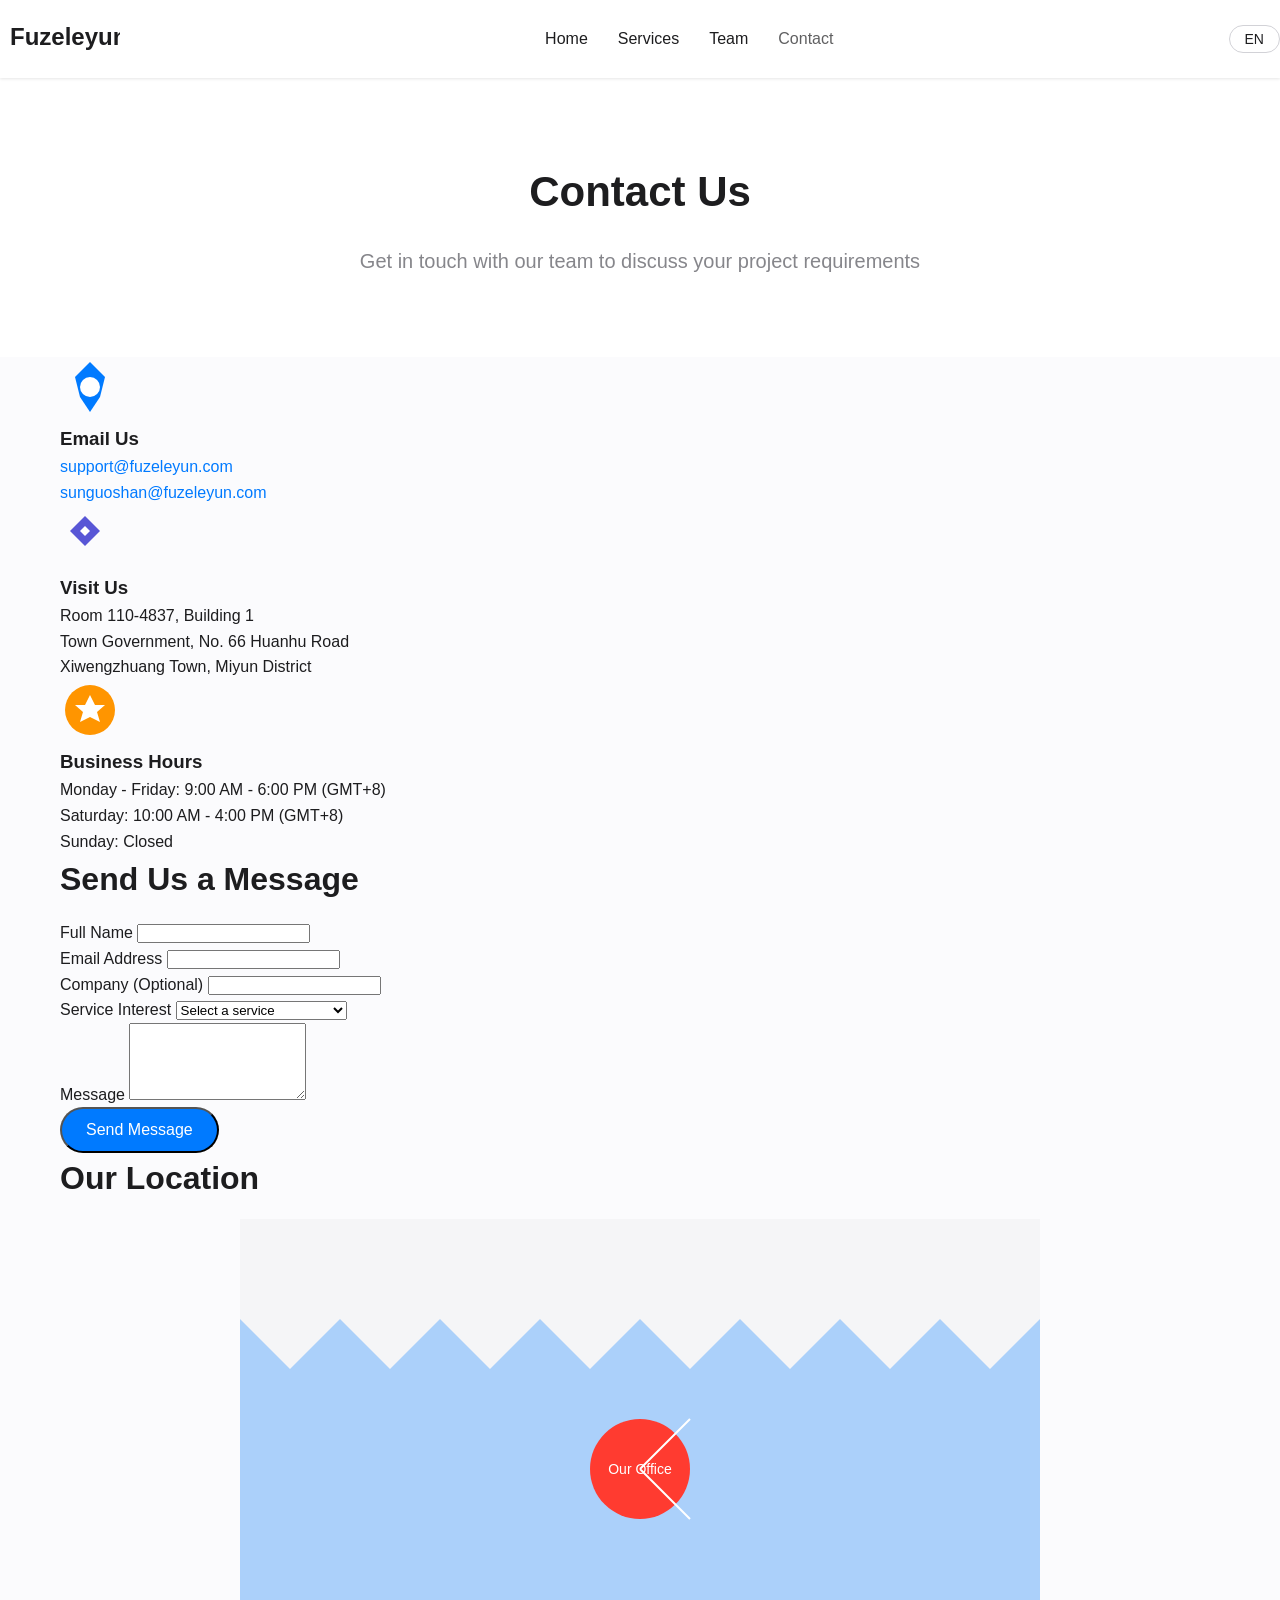
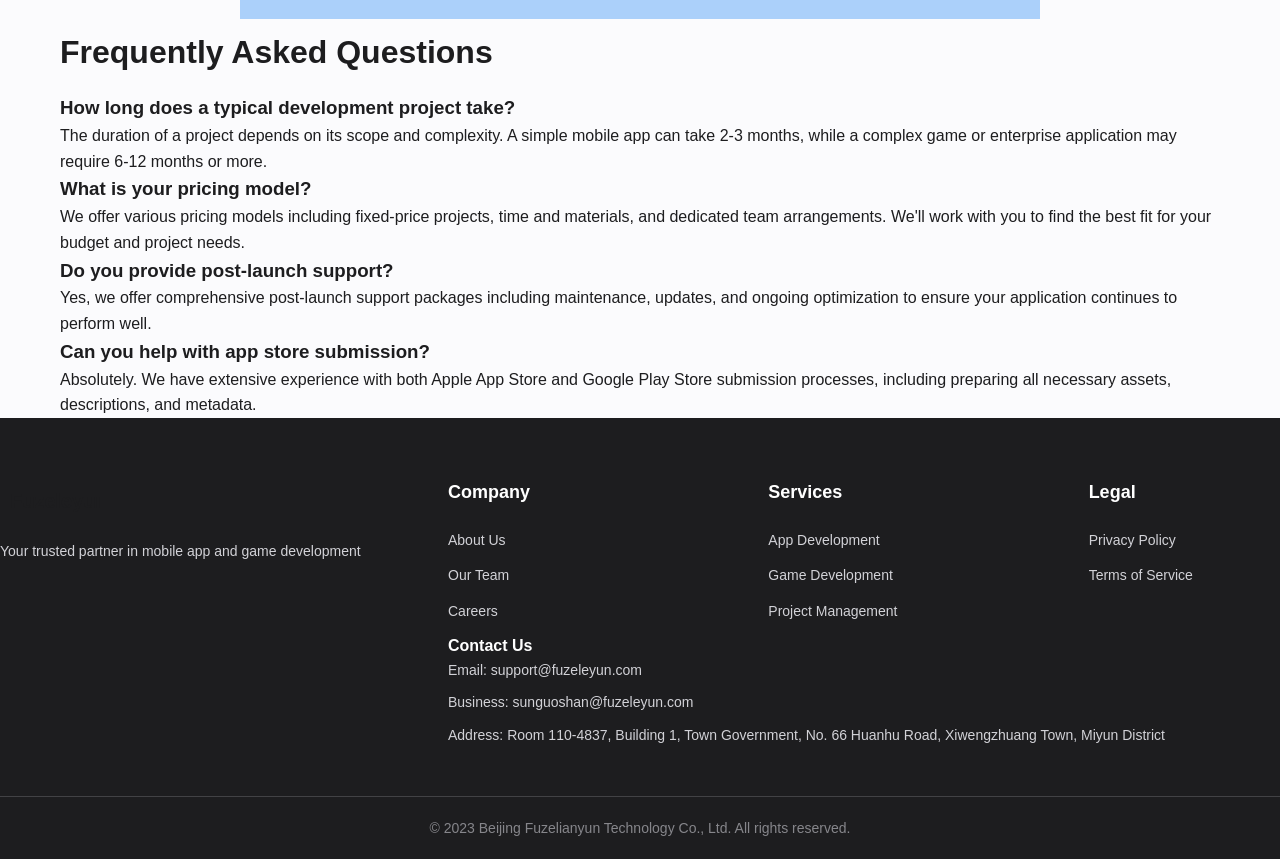
==== contact.html @ 1d9f06c8 "work1" ====
<!DOCTYPE html>
<html lang="en">
<head>
    <meta charset="UTF-8">
    <meta name="viewport" content="width=device-width, initial-scale=1.0">
    <meta name="description" content="Contact Fuzeleyun - Professional Mobile App and Game Development Services">
    <meta name="keywords" content="contact Fuzeleyun, app development inquiry, game development quote, mobile services consultation">
    <meta name="author" content="Beijing Fuzelianyun Technology Co., Ltd.">
    <title>Contact Us - Fuzeleyun</title>
    <link rel="stylesheet" href="css/styles.css">
    <link rel="canonical" href="https://fuzeleyun.com/contact.html">
    <!-- Structured Data -->
    <script type="application/ld+json">
    {
        "@context": "https://schema.org",
        "@type": "ContactPage",
        "name": "Contact Fuzeleyun",
        "url": "https://fuzeleyun.com/contact.html",
        "mainEntity": {
            "@type": "Organization",
            "name": "Beijing Fuzelianyun Technology Co., Ltd.",
            "contactPoint": {
                "@type": "ContactPoint",
                "telephone": "+86-10-12345678",
                "contactType": "customer service",
                "email": "support@fuzeleyun.com",
                "availableLanguage": ["English", "Chinese"]
            }
        }
    }
    </script>
</head>
<body>
    <!-- Header -->
    <header>
        <nav class="main-nav">
            <div class="logo">
                <svg width="120" height="40" viewBox="0 0 120 40">
                    <text x="10" y="30" font-family="Arial, sans-serif" font-size="24" font-weight="bold" fill="#1d1d1f">Fuzeleyun</text>
                </svg>
            </div>
            <ul class="nav-links">
                <li><a href="index.html">Home</a></li>
                <li><a href="services.html">Services</a></li>
                <li><a href="team.html">Team</a></li>
                <li><a href="contact.html" class="active">Contact</a></li>
            </ul>
            <div class="language-switch">
                <button class="lang-btn">EN</button>
            </div>
        </nav>
    </header>

    <!-- Page Header -->
    <section class="page-header">
        <div class="container">
            <h1>Contact Us</h1>
            <p>Get in touch with our team to discuss your project requirements</p>
        </div>
    </section>

    <!-- Contact Information -->
    <section class="contact-info-section">
        <div class="container">
            <div class="contact-info-grid">
                <div class="contact-method">
                    <div class="contact-icon">
                        <svg width="60" height="60" viewBox="0 0 60 60">
                            <path d="M30,5 L45,20 L40,40 L30,55 L20,40 L15,20 Z" fill="#007aff"/>
                            <circle cx="30" cy="30" r="10" fill="white"/>
                        </svg>
                    </div>
                    <h3>Email Us</h3>
                    <p><a href="mailto:support@fuzeleyun.com">support@fuzeleyun.com</a></p>
                    <p><a href="mailto:sunguoshan@fuzeleyun.com">sunguoshan@fuzeleyun.com</a></p>
                </div>

                <div class="contact-method">
                    <div class="contact-icon">
                        <svg width="60" height="60" viewBox="0 0 60 60">
                            <path d="M10,25 L25,10 L40,25 L25,40 Z" fill="#5856d6"/>
                            <path d="M25,20 L30,25 L25,30 L20,25 Z" fill="white"/>
                        </svg>
                    </div>
                    <h3>Visit Us</h3>
                    <p>Room 110-4837, Building 1</p>
                    <p>Town Government, No. 66 Huanhu Road</p>
                    <p>Xiwengzhuang Town, Miyun District</p>
                </div>

                <div class="contact-method">
                    <div class="contact-icon">
                        <svg width="60" height="60" viewBox="0 0 60 60">
                            <circle cx="30" cy="30" r="25" fill="#ff9500"/>
                            <path d="M30,15 L35,25 L45,25 L37,32 L40,42 L30,37 L20,42 L23,32 L15,25 L25,25 Z" fill="white"/>
                        </svg>
                    </div>
                    <h3>Business Hours</h3>
                    <p>Monday - Friday: 9:00 AM - 6:00 PM (GMT+8)</p>
                    <p>Saturday: 10:00 AM - 4:00 PM (GMT+8)</p>
                    <p>Sunday: Closed</p>
                </div>
            </div>
        </div>
    </section>

    <!-- Contact Form -->
    <section class="contact-form-section">
        <div class="container">
            <h2>Send Us a Message</h2>
            <form id="contact-form" class="contact-form">
                <div class="form-group">
                    <label for="name">Full Name</label>
                    <input type="text" id="name" name="name" required>
                </div>
                <div class="form-group">
                    <label for="email">Email Address</label>
                    <input type="email" id="email" name="email" required>
                </div>
                <div class="form-group">
                    <label for="company">Company (Optional)</label>
                    <input type="text" id="company" name="company">
                </div>
                <div class="form-group">
                    <label for="service">Service Interest</label>
                    <select id="service" name="service" required>
                        <option value="" disabled selected>Select a service</option>
                        <option value="app-development">Mobile App Development</option>
                        <option value="game-development">Game Development</option>
                        <option value="project-operations">Project Operations</option>
                        <option value="self-developed">Self-Developed Projects</option>
                        <option value="consultation">Consultation</option>
                    </select>
                </div>
                <div class="form-group">
                    <label for="message">Message</label>
                    <textarea id="message" name="message" rows="5" required></textarea>
                </div>
                <div class="form-group">
                    <button type="submit" class="btn primary">Send Message</button>
                </div>
            </form>
        </div>
    </section>

    <!-- Map Section -->
    <section class="map-section">
        <div class="container">
            <h2>Our Location</h2>
            <div class="map-placeholder">
                <svg width="100%" height="400" viewBox="0 0 800 400">
                    <rect width="800" height="400" fill="#f5f5f7"/>
                    <path d="M400,100 L450,150 L500,100 L550,150 L600,100 L650,150 L700,100 L750,150 L800,100 L800,400 L0,400 L0,100 L50,150 L100,100 L150,150 L200,100 L250,150 L300,100 L350,150 L400,100" fill="#007aff" opacity="0.3"/>
                    <circle cx="400" cy="250" r="50" fill="#ff3b30"/>
                    <text x="400" y="255" text-anchor="middle" font-family="Arial" font-size="14" fill="white">Our Office</text>
                    <path d="M400,250 L450,200 M400,250 L450,300" stroke="#ffffff" stroke-width="2"/>
                </svg>
            </div>
        </div>
    </section>

    <!-- FAQ Section -->
    <section class="faq-section">
        <div class="container">
            <h2>Frequently Asked Questions</h2>
            <div class="faq-list">
                <div class="faq-item">
                    <h3>How long does a typical development project take?</h3>
                    <p>The duration of a project depends on its scope and complexity. A simple mobile app can take 2-3 months, while a complex game or enterprise application may require 6-12 months or more.</p>
                </div>
                <div class="faq-item">
                    <h3>What is your pricing model?</h3>
                    <p>We offer various pricing models including fixed-price projects, time and materials, and dedicated team arrangements. We'll work with you to find the best fit for your budget and project needs.</p>
                </div>
                <div class="faq-item">
                    <h3>Do you provide post-launch support?</h3>
                    <p>Yes, we offer comprehensive post-launch support packages including maintenance, updates, and ongoing optimization to ensure your application continues to perform well.</p>
                </div>
                <div class="faq-item">
                    <h3>Can you help with app store submission?</h3>
                    <p>Absolutely. We have extensive experience with both Apple App Store and Google Play Store submission processes, including preparing all necessary assets, descriptions, and metadata.</p>
                </div>
            </div>
        </div>
    </section>

    <!-- Footer -->
    <footer>
        <div class="footer-content">
            <div class="footer-logo">
                <svg width="100" height="40" viewBox="0 0 100 40">
                    <text x="10" y="30" font-family="Arial, sans-serif" font-size="20" font-weight="bold" fill="#1d1d1f">Fuzeleyun</text>
                </svg>
                <p>Your trusted partner in mobile app and game development</p>
            </div>
            <div class="footer-links">
                <div class="link-group">
                    <h4>Company</h4>
                    <ul>
                        <li><a href="about.html">About Us</a></li>
                        <li><a href="team.html">Our Team</a></li>
                        <li><a href="careers.html">Careers</a></li>
                    </ul>
                </div>
                <div class="link-group">
                    <h4>Services</h4>
                    <ul>
                        <li><a href="services.html">App Development</a></li>
                        <li><a href="services.html">Game Development</a></li>
                        <li><a href="services.html">Project Management</a></li>
                    </ul>
                </div>
                <div class="link-group">
                    <h4>Legal</h4>
                    <ul>
                        <li><a href="privacy.html">Privacy Policy</a></li>
                        <li><a href="terms.html">Terms of Service</a></li>
                    </ul>
                </div>
                <div class="contact-info">
                    <h4>Contact Us</h4>
                    <p>Email: support@fuzeleyun.com</p>
                    <p>Business: sunguoshan@fuzeleyun.com</p>
                    <p>Address: Room 110-4837, Building 1, Town Government, No. 66 Huanhu Road, Xiwengzhuang Town, Miyun District</p>
                </div>
            </div>
        </div>
        <div class="footer-bottom">
            <p>&copy; 2023 Beijing Fuzelianyun Technology Co., Ltd. All rights reserved.</p>
        </div>
    </footer>

    <script src="js/main.js"></script>
</body>
</html>
---- css/styles.css ----
/* Reset and Base Styles */
* {
    margin: 0;
    padding: 0;
    box-sizing: border-box;
}

:root {
    --primary-color: #007aff;
    --secondary-color: #5856d6;
    --accent-color: #ff9500;
    --text-color: #1d1d1f;
    --light-text: #86868b;
    --background-color: #fbfbfd;
    --card-background: #ffffff;
    --border-color: #d2d2d7;
    --hover-color: #0071e3;
}

body {
    font-family: -apple-system, BlinkMacSystemFont, "Segoe UI", Roboto, Helvetica, Arial, sans-serif;
    line-height: 1.6;
    color: var(--text-color);
    background-color: var(--background-color);
}

a {
    text-decoration: none;
    color: var(--primary-color);
    transition: color 0.3s ease;
}

a:hover {
    color: var(--hover-color);
}

.container {
    width: 100%;
    max-width: 1200px;
    margin: 0 auto;
    padding: 0 20px;
}

/* Header Styles */
header {
    background-color: var(--card-background);
    box-shadow: 0 1px 3px rgba(0, 0, 0, 0.1);
    position: sticky;
    top: 0;
    z-index: 100;
}

.main-nav {
    display: flex;
    justify-content: space-between;
    align-items: center;
    padding: 15px 0;
}

.nav-links {
    display: flex;
    list-style: none;
}

.nav-links li {
    margin-left: 30px;
}

.nav-links a {
    font-size: 16px;
    font-weight: 500;
    color: var(--text-color);
    transition: opacity 0.3s ease;
}

.nav-links a:hover, .nav-links a.active {
    opacity: 0.7;
}

.lang-btn {
    background-color: transparent;
    border: 1px solid var(--border-color);
    border-radius: 20px;
    padding: 5px 15px;
    font-size: 14px;
    color: var(--text-color);
    cursor: pointer;
    transition: all 0.3s ease;
}

.lang-btn:hover {
    background-color: var(--background-color);
}

/* Hero Section */
.hero {
    padding: 80px 0;
    display: flex;
    align-items: center;
    justify-content: space-between;
}

.hero-content {
    width: 50%;
}

.hero h1 {
    font-size: 48px;
    font-weight: 600;
    line-height: 1.2;
    margin-bottom: 20px;
}

.hero p {
    font-size: 20px;
    color: var(--light-text);
    margin-bottom: 30px;
}

.hero-subtitle {
    font-size: 22px;
    color: var(--light-text);
    margin-bottom: 30px;
    line-height: 1.6;
    max-width: 600px;
}

.cta-buttons {
    display: flex;
    gap: 15px;
}

.btn {
    display: inline-block;
    padding: 12px 24px;
    border-radius: 30px;
    font-weight: 500;
    font-size: 16px;
    transition: all 0.3s ease;
}

.btn.primary {
    background-color: var(--primary-color);
    color: white;
}

.btn.primary:hover {
    background-color: var(--hover-color);
}

.btn.secondary {
    background-color: transparent;
    color: var(--primary-color);
    border: 1px solid var(--primary-color);
}

.btn.secondary:hover {
    background-color: var(--primary-color);
    color: white;
}

.hero-image {
    width: 45%;
}

/* Services Overview */
.services-overview {
    padding: 80px 0;
    background-color: var(--card-background);
}

.services-overview .container {
    max-width: 1200px;
}

.services-overview h2 {
    font-size: 36px;
    font-weight: 600;
    text-align: center;
    margin-bottom: 50px;
}

.services-grid {
    display: grid;
    grid-template-columns: repeat(3, 1fr);
    gap: 30px;
}

.service-card {
    background-color: var(--background-color);
    border-radius: 12px;
    padding: 30px;
    text-align: center;
    transition: transform 0.3s ease;
}

.service-card:hover {
    transform: translateY(-5px);
}

.service-icon {
    margin-bottom: 20px;
}

.service-card h3 {
    font-size: 22px;
    font-weight: 600;
    margin-bottom: 15px;
}

.service-card p {
    color: var(--light-text);
    font-size: 16px;
}

/* Statistics Section */
.statistics-section {
    padding: 60px 0;
    background-color: var(--card-background);
    text-align: center;
}

.statistics-grid {
    display: grid;
    grid-template-columns: repeat(4, 1fr);
    gap: 30px;
    max-width: 1000px;
    margin: 0 auto;
}

.statistic-card {
    padding: 30px 20px;
    background-color: var(--background-color);
    border-radius: 12px;
    box-shadow: 0 2px 8px rgba(0, 0, 0, 0.1);
    transition: transform 0.3s ease, box-shadow 0.3s ease;
}

.statistic-card:hover {
    transform: translateY(-5px);
    box-shadow: 0 4px 15px rgba(0, 0, 0, 0.15);
}

.statistic-number {
    font-size: 48px;
    font-weight: 700;
    color: var(--primary-color);
    margin-bottom: 10px;
    line-height: 1;
}

.statistic-label {
    font-size: 16px;
    color: var(--text-color);
    font-weight: 500;
    line-height: 1.4;
}

/* Services Detail Section */
.services-detail {
    padding: 80px 0;
}

.service-detail-card {
    background-color: var(--card-background);
    border-radius: 16px;
    padding: 40px;
    margin-bottom: 40px;
    box-shadow: 0 2px 15px rgba(0, 0, 0, 0.1);
    transition: transform 0.3s ease;
}

.service-detail-card:hover {
    transform: translateY(-3px);
}

.service-header {
    text-align: center;
    margin-bottom: 30px;
}

.service-icon-large {
    margin-bottom: 20px;
}

.service-icon-large svg {
    width: 80px;
    height: 80px;
}

h2 {
    font-size: 32px;
    font-weight: 600;
    margin-bottom: 15px;
    color: var(--text-color);
}

.service-description {
    font-size: 18px;
    color: var(--light-text);
    line-height: 1.6;
    margin: 0 auto;
    max-width: 600px;
}

.service-content {
    display: flex;
    justify-content: space-between;
    gap: 40px;
}

.service-features,
.service-benefits {
    flex: 1;
}

.service-features h3,
.service-benefits h3 {
    font-size: 22px;
    font-weight: 600;
    margin-bottom: 20px;
    color: var(--text-color);
}

.service-features ul,
.service-benefits ul {
    list-style: none;
    padding-left: 0;
}

.service-features li,
.service-benefits li {
    margin-bottom: 12px;
    padding-left: 25px;
    position: relative;
    line-height: 1.6;
    font-size: 16px;
}

.service-features li::before,
.service-benefits li::before {
    content: "✓";
    position: absolute;
    left: 0;
    top: 0;
    color: var(--primary-color);
    font-weight: bold;
    font-size: 18px;
}

/* Process Section */
.process-section {
    padding: 80px 0;
    background-color: var(--background-color);
    text-align: center;
}

.process-section h2 {
    font-size: 36px;
    font-weight: 600;
    margin-bottom: 50px;
}

.process-steps {
    display: flex;
    justify-content: space-between;
    max-width: 900px;
    margin: 0 auto;
}

.process-step {
    text-align: center;
    flex: 1;
    padding: 0 15px;
}

.step-number {
    width: 50px;
    height: 50px;
    background-color: var(--primary-color);
    color: white;
    border-radius: 50%;
    display: flex;
    align-items: center;
    justify-content: center;
    font-size: 20px;
    font-weight: 600;
    margin: 0 auto 20px;
}

.process-step h3 {
    font-size: 20px;
    font-weight: 600;
    margin-bottom: 15px;
}

.process-step p {
    font-size: 16px;
    color: var(--light-text);
    line-height: 1.6;
}

/* CTA Section */
.cta-section {
    padding: 80px 0;
    text-align: center;
    background: linear-gradient(135deg, var(--primary-color), var(--secondary-color));
    color: white;
}

.cta-section h2 {
    font-size: 36px;
    font-weight: 600;
    margin-bottom: 20px;
}

.cta-section p {
    font-size: 18px;
    margin-bottom: 30px;
    max-width: 600px;
    margin-left: auto;
    margin-right: auto;
    opacity: 0.9;
}

.cta-section .btn.primary {
    background-color: white;
    color: var(--primary-color);
}

.cta-section .btn.primary:hover {
    background-color: var(--background-color);
    transform: scale(1.05);
}

/* Page Header */
.page-header {
    padding: 80px 0;
    text-align: center;
    background-color: var(--card-background);
}

.page-header h1 {
    font-size: 42px;
    font-weight: 600;
    margin-bottom: 20px;
    color: var(--text-color);
}

.page-header p {
    font-size: 20px;
    color: var(--light-text);
    max-width: 700px;
    margin: 0 auto;
    line-height: 1.6;
}

/* Footer Styles */
footer {
    background-color: var(--text-color);
    color: white;
    padding: 60px 0 20px;
}

.footer-content {
    display: flex;
    justify-content: space-between;
    flex-wrap: wrap;
    margin-bottom: 40px;
}

.footer-logo {
    width: 30%;
}

.footer-logo p {
    margin-top: 15px;
    color: #d2d2d7;
    font-size: 14px;
}

.footer-links {
    width: 65%;
    display: flex;
    justify-content: space-between;
    flex-wrap: wrap;
}

.link-group {
    width: 23%;
}

.link-group h4 {
    font-size: 18px;
    font-weight: 600;
    margin-bottom: 20px;
}

.link-group ul {
    list-style: none;
}

.link-group ul li {
    margin-bottom: 10px;
}

.link-group ul li a {
    color: #d2d2d7;
    font-size: 14px;
}

.link-group ul li a:hover {
    color: white;
}

.contact-info p {
    color: #d2d2d7;
    font-size: 14px;
    margin-bottom: 10px;
}

.footer-bottom {
    text-align: center;
    padding-top: 20px;
    border-top: 1px solid #424245;
    font-size: 14px;
    color: #86868b;
}

/* Content Pages Styles */
.content {
    padding: 80px 0;
}

.privacy-content, .terms-content {
    max-width: 800px;
    margin: 0 auto;
    padding: 40px 20px;
    background-color: var(--card-background);
    border-radius: 12px;
    box-shadow: 0 2px 10px rgba(0, 0, 0, 0.1);
}

.privacy-content h1, .terms-content h1 {
    font-size: 36px;
    font-weight: 600;
    margin-bottom: 30px;
    text-align: center;
}

.privacy-content h2, .terms-content h2 {
    font-size: 28px;
    margin-bottom: 20px;
    margin-top: 30px;
}

.privacy-content p, .terms-content p {
    margin-bottom: 15px;
    line-height: 1.7;
}

.privacy-content ul, .terms-content ul {
    margin-left: 20px;
    margin-bottom: 20px;
}

.privacy-content li, .terms-content li {
    margin-bottom: 10px;
    line-height: 1.6;
}

/* Responsive Styles */
@media (max-width: 992px) {
    .hero {
        flex-direction: column;
        text-align: center;
    }
    
    .hero-content {
        width: 100%;
        margin-bottom: 40px;
    }
    
    .hero-image {
        width: 100%;
    }
    
    .why-features {
        flex-direction: column;
        align-items: center;
    }
    
    .feature {
        margin-bottom: 30px;
    }
    
    .statistics-grid {
        grid-template-columns: repeat(2, 1fr);
        gap: 20px;
    }
    
    .statistic-number {
        font-size: 36px;
    }
    
    .service-content {
        flex-direction: column;
        gap: 30px;
    }
    
    .process-steps {
        flex-direction: column;
        gap: 30px;
        max-width: 100%;
    }
    
    .process-step {
        padding: 0;
    }
}

@media (max-width: 768px) {
    .main-nav {
        flex-direction: column;
    }
    
    .nav-links {
        margin-top: 20px;
        flex-wrap: wrap;
        justify-content: center;
    }
    
    .nav-links li {
        margin: 0 15px 10px;
    }
    
    .hero h1 {
        font-size: 36px;
    }
    
    .hero p {
        font-size: 18px;
    }
    
    .services-grid {
        grid-template-columns: 1fr;
    }
    
    .footer-content {
        flex-direction: column;
    }
    
    .footer-logo, .footer-links {
        width: 100%;
    }
    
    .link-group {
        width: 100%;
        margin-bottom: 30px;
    }
    
    .statistics-grid {
        grid-template-columns: 1fr;
    }
    
    .page-header h1 {
        font-size: 32px;
    }
    
    .page-header p {
        font-size: 18px;
    }
    
    .service-detail-card {
        padding: 30px 20px;
    }
    
    h2 {
        font-size: 28px;
    }
    
    .service-description {
        font-size: 16px;
    }
    
    .statistic-number {
        font-size: 32px;
    }
}

/* Why Choose Us */
.why-choose-us {
    padding: 80px 0;
}

.why-choose-us .container {
    max-width: 1200px;
}

.why-content {
    text-align: center;
}

.why-content h2 {
    font-size: 36px;
    font-weight: 600;
    margin-bottom: 50px;
}
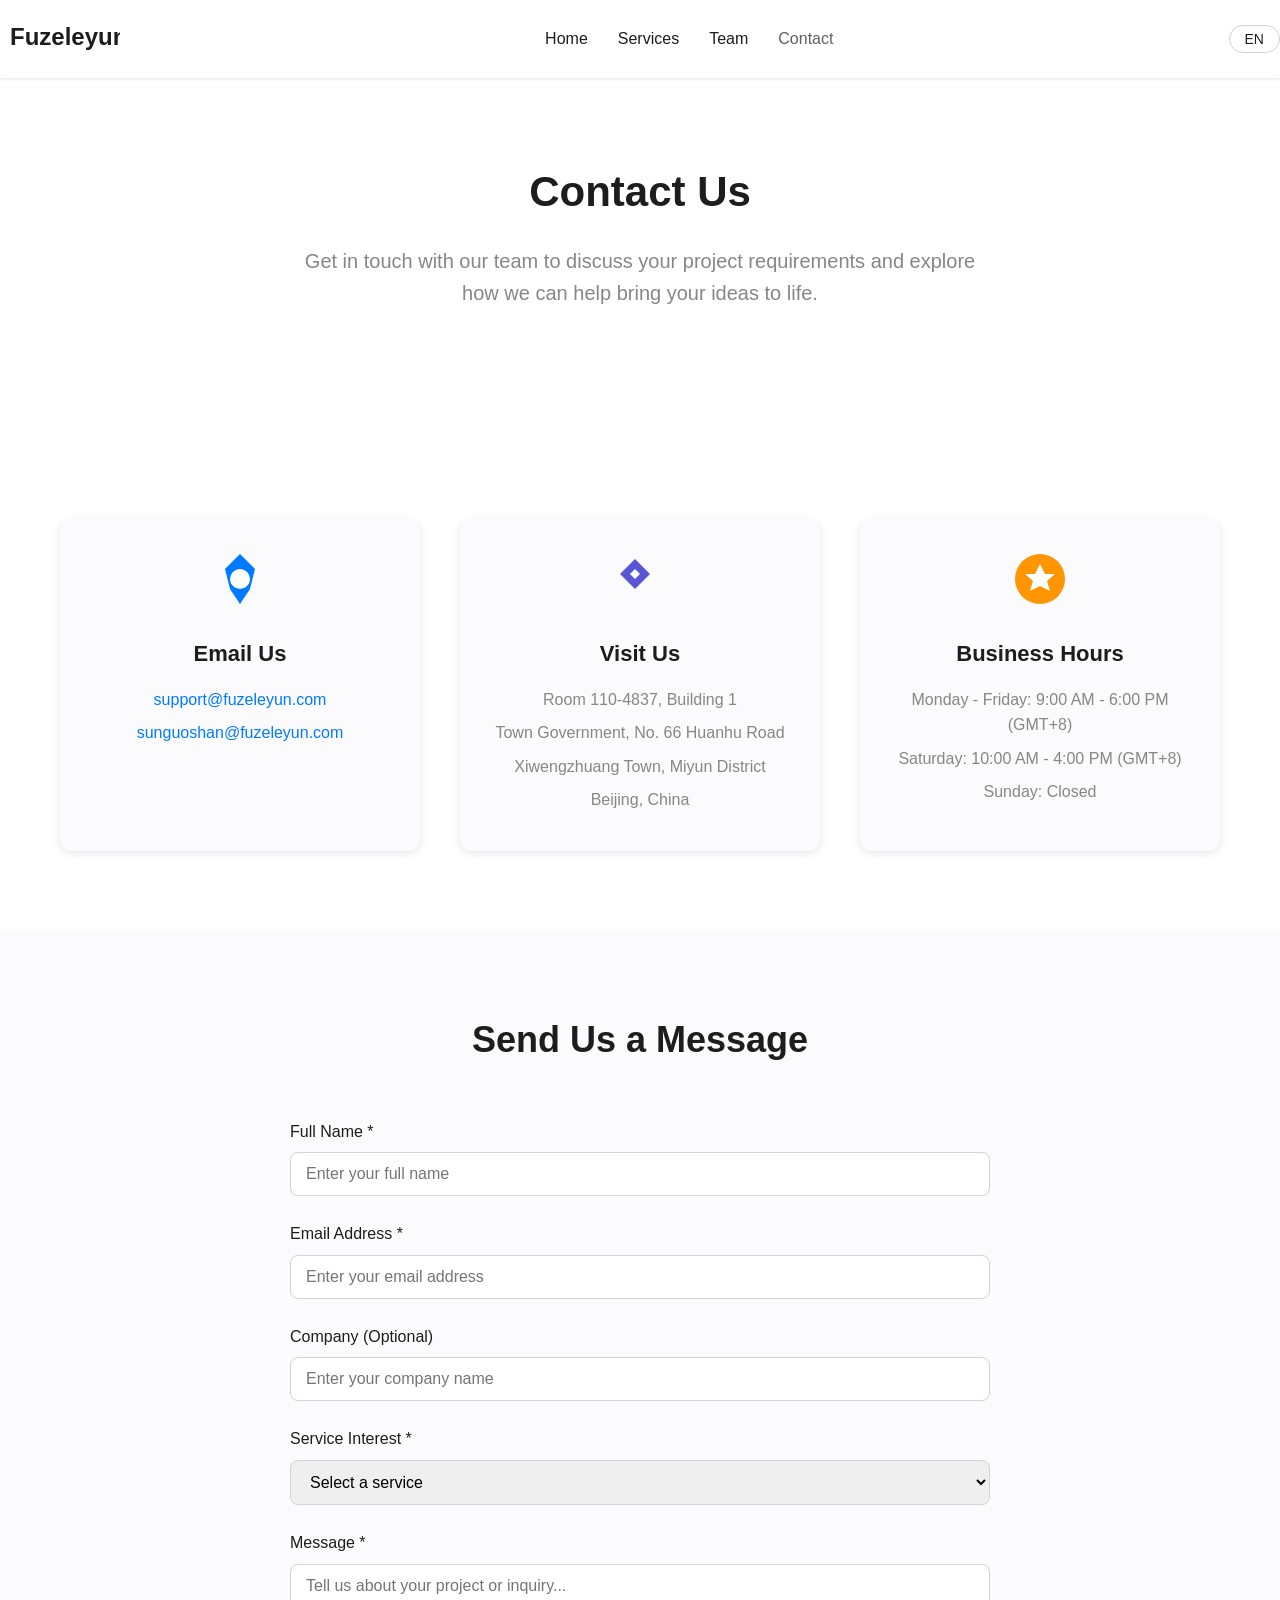
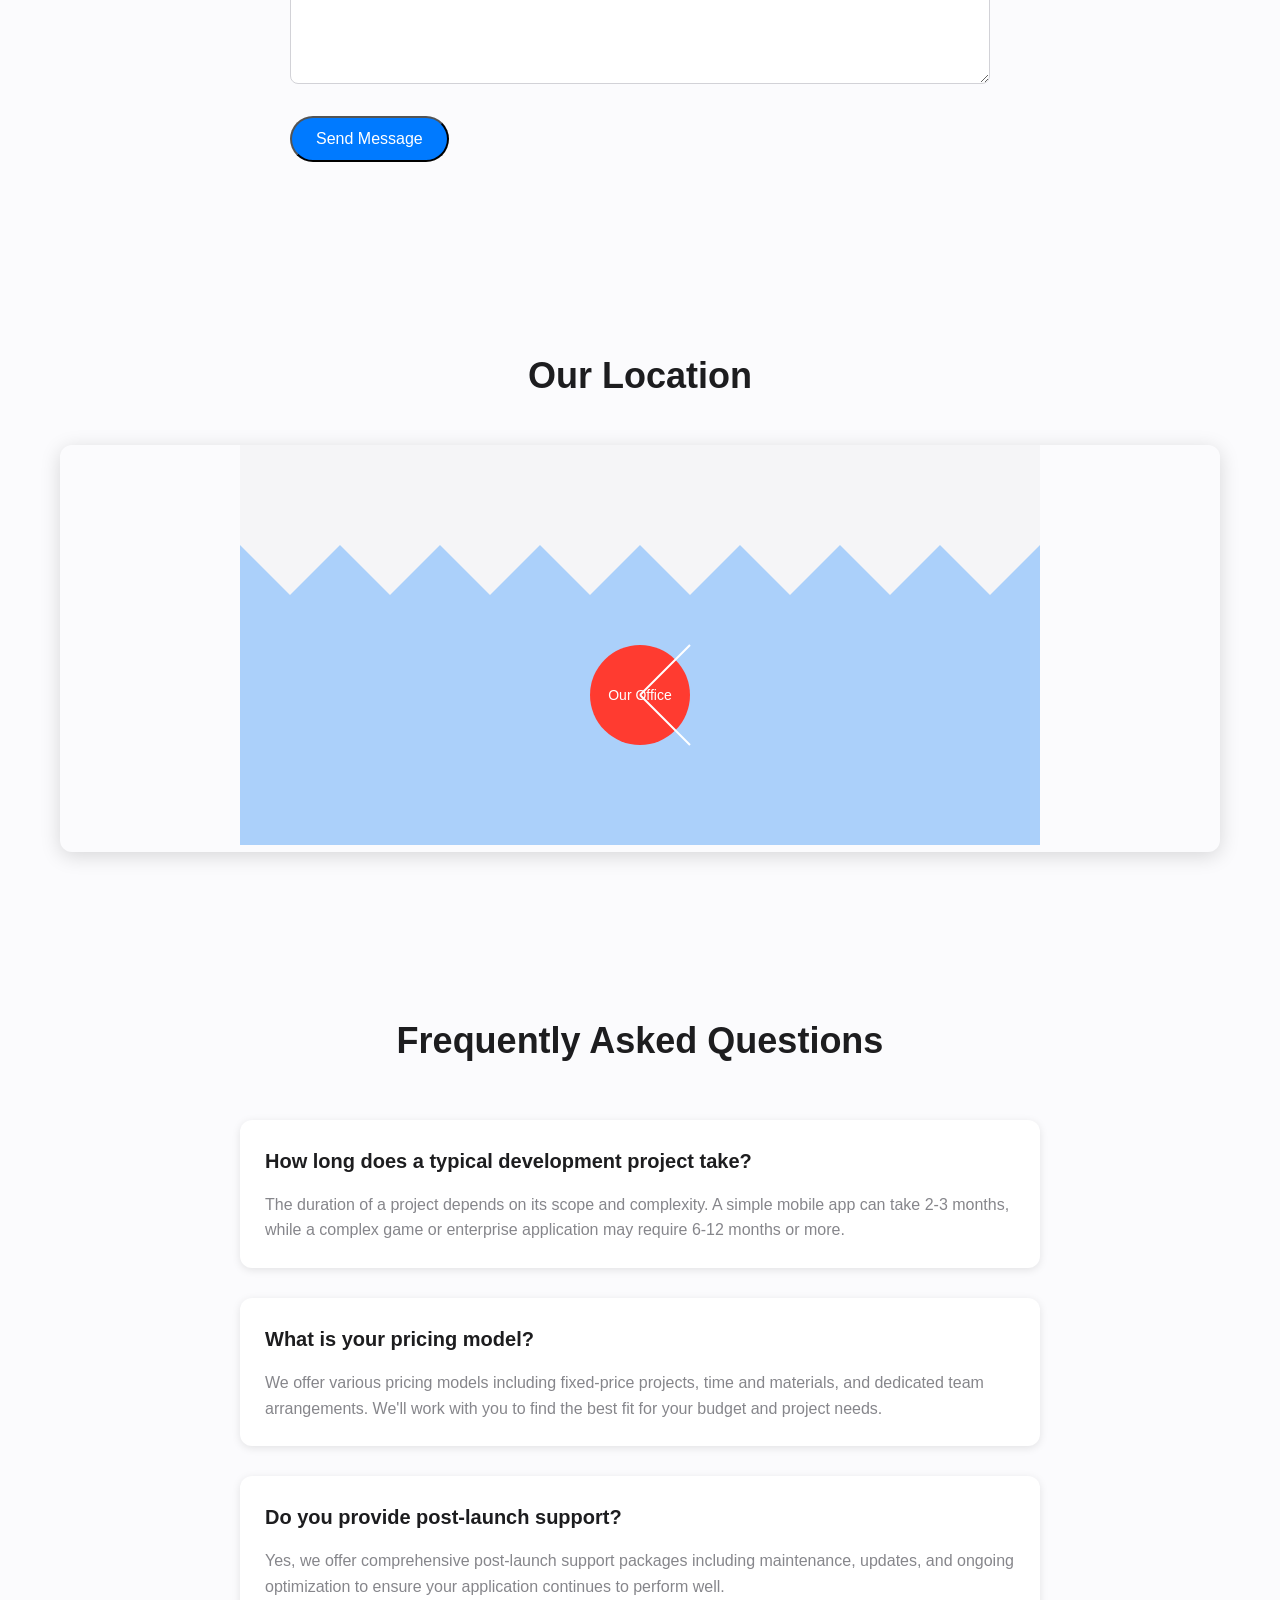
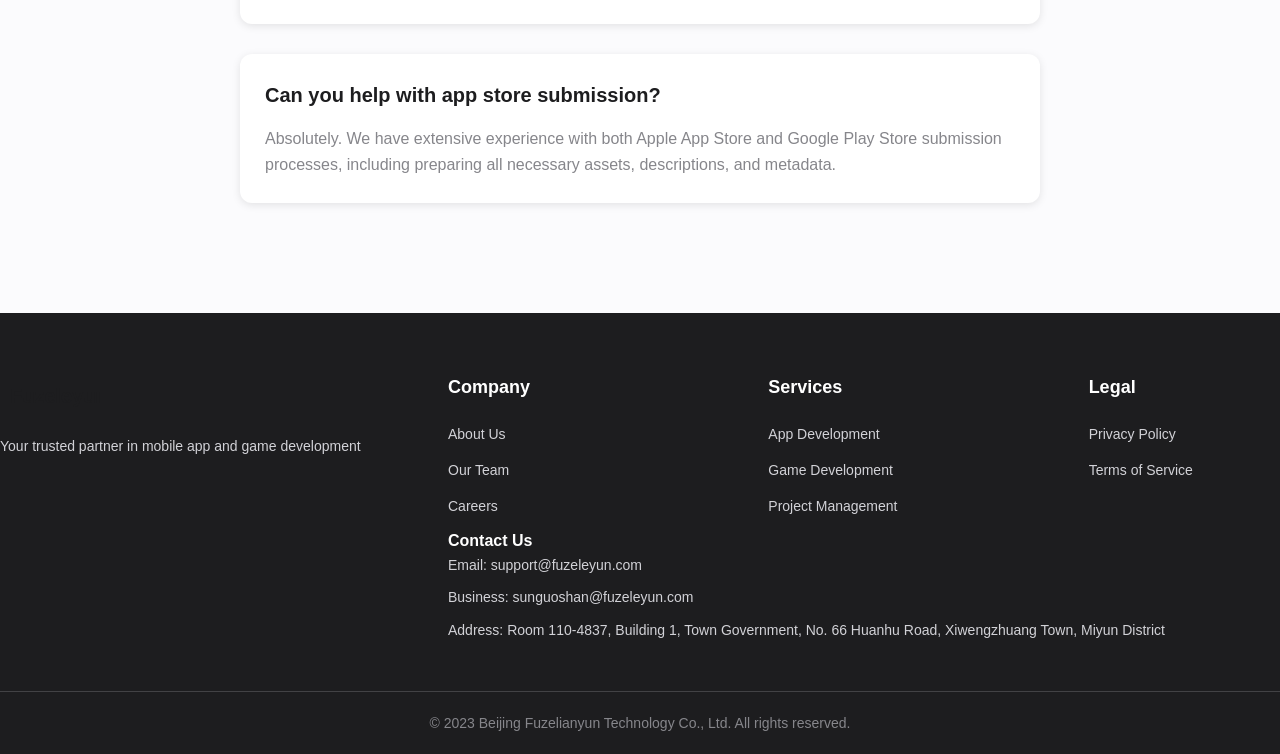
==== commit d00e55bb: "work1" ====
--- a/contact.html
+++ b/contact.html
@@ -55,7 +55,7 @@
     <section class="page-header">
         <div class="container">
             <h1>Contact Us</h1>
-            <p>Get in touch with our team to discuss your project requirements</p>
+            <p>Get in touch with our team to discuss your project requirements and explore how we can help bring your ideas to life.</p>
         </div>
     </section>
 
@@ -86,6 +86,7 @@
                     <p>Room 110-4837, Building 1</p>
                     <p>Town Government, No. 66 Huanhu Road</p>
                     <p>Xiwengzhuang Town, Miyun District</p>
+                    <p>Beijing, China</p>
                 </div>
 
                 <div class="contact-method">
@@ -110,19 +111,19 @@
             <h2>Send Us a Message</h2>
             <form id="contact-form" class="contact-form">
                 <div class="form-group">
-                    <label for="name">Full Name</label>
-                    <input type="text" id="name" name="name" required>
-                </div>
-                <div class="form-group">
-                    <label for="email">Email Address</label>
-                    <input type="email" id="email" name="email" required>
+                    <label for="name">Full Name *</label>
+                    <input type="text" id="name" name="name" required placeholder="Enter your full name">
+                </div>
+                <div class="form-group">
+                    <label for="email">Email Address *</label>
+                    <input type="email" id="email" name="email" required placeholder="Enter your email address">
                 </div>
                 <div class="form-group">
                     <label for="company">Company (Optional)</label>
-                    <input type="text" id="company" name="company">
-                </div>
-                <div class="form-group">
-                    <label for="service">Service Interest</label>
+                    <input type="text" id="company" name="company" placeholder="Enter your company name">
+                </div>
+                <div class="form-group">
+                    <label for="service">Service Interest *</label>
                     <select id="service" name="service" required>
                         <option value="" disabled selected>Select a service</option>
                         <option value="app-development">Mobile App Development</option>
@@ -133,8 +134,8 @@
                     </select>
                 </div>
                 <div class="form-group">
-                    <label for="message">Message</label>
-                    <textarea id="message" name="message" rows="5" required></textarea>
+                    <label for="message">Message *</label>
+                    <textarea id="message" name="message" rows="5" required placeholder="Tell us about your project or inquiry..."></textarea>
                 </div>
                 <div class="form-group">
                     <button type="submit" class="btn primary">Send Message</button>
--- a/css/styles.css
+++ b/css/styles.css
@@ -706,3 +706,217 @@
     font-weight: 600;
     margin-bottom: 50px;
 }
+
+/* Contact Page Styles */
+.contact-info-section {
+    padding: 80px 0;
+    background-color: var(--card-background);
+}
+
+.contact-info-grid {
+    display: grid;
+    grid-template-columns: repeat(3, 1fr);
+    gap: 40px;
+    margin-top: 50px;
+}
+
+.contact-method {
+    text-align: center;
+    padding: 30px;
+    background-color: var(--background-color);
+    border-radius: 12px;
+    box-shadow: 0 2px 8px rgba(0, 0, 0, 0.1);
+    transition: transform 0.3s ease, box-shadow 0.3s ease;
+}
+
+.contact-method:hover {
+    transform: translateY(-5px);
+    box-shadow: 0 4px 15px rgba(0, 0, 0, 0.15);
+}
+
+.contact-icon {
+    margin-bottom: 20px;
+}
+
+.contact-method h3 {
+    font-size: 22px;
+    font-weight: 600;
+    margin-bottom: 15px;
+    color: var(--text-color);
+}
+
+.contact-method p {
+    color: var(--light-text);
+    font-size: 16px;
+    margin-bottom: 8px;
+}
+
+.contact-method a {
+    color: var(--primary-color);
+    text-decoration: none;
+}
+
+.contact-method a:hover {
+    text-decoration: underline;
+}
+
+.contact-form-section {
+    padding: 80px 0;
+}
+
+.contact-form-section h2 {
+    font-size: 36px;
+    font-weight: 600;
+    text-align: center;
+    margin-bottom: 50px;
+}
+
+.contact-form {
+    max-width: 700px;
+    margin: 0 auto;
+}
+
+.form-group {
+    margin-bottom: 25px;
+}
+
+.form-group label {
+    display: block;
+    font-size: 16px;
+    font-weight: 500;
+    margin-bottom: 8px;
+    color: var(--text-color);
+}
+
+.form-group input,
+.form-group select,
+.form-group textarea {
+    width: 100%;
+    padding: 12px 15px;
+    border: 1px solid var(--border-color);
+    border-radius: 8px;
+    font-size: 16px;
+    font-family: inherit;
+    transition: border-color 0.3s ease, box-shadow 0.3s ease;
+}
+
+.form-group input:focus,
+.form-group select:focus,
+.form-group textarea:focus {
+    outline: none;
+    border-color: var(--primary-color);
+    box-shadow: 0 0 0 2px rgba(0, 122, 255, 0.2);
+}
+
+.form-group textarea {
+    resize: vertical;
+    min-height: 120px;
+}
+
+.map-section {
+    padding: 80px 0;
+    background-color: var(--background-color);
+    text-align: center;
+}
+
+.map-section h2 {
+    font-size: 36px;
+    font-weight: 600;
+    margin-bottom: 40px;
+}
+
+.map-placeholder {
+    border-radius: 12px;
+    overflow: hidden;
+    box-shadow: 0 4px 20px rgba(0, 0, 0, 0.15);
+}
+
+.faq-section {
+    padding: 80px 0;
+}
+
+.faq-section h2 {
+    font-size: 36px;
+    font-weight: 600;
+    text-align: center;
+    margin-bottom: 50px;
+}
+
+.faq-list {
+    max-width: 800px;
+    margin: 0 auto;
+}
+
+.faq-item {
+    margin-bottom: 30px;
+    padding: 25px;
+    background-color: var(--card-background);
+    border-radius: 12px;
+    box-shadow: 0 2px 8px rgba(0, 0, 0, 0.1);
+}
+
+.faq-item h3 {
+    font-size: 20px;
+    font-weight: 600;
+    margin-bottom: 15px;
+    color: var(--text-color);
+}
+
+.faq-item p {
+    color: var(--light-text);
+    line-height: 1.6;
+    font-size: 16px;
+}
+
+/* Responsive Contact Styles */
+@media (max-width: 992px) {
+    .contact-info-grid {
+        grid-template-columns: repeat(2, 1fr);
+        gap: 30px;
+    }
+    
+    .contact-method {
+        padding: 25px;
+    }
+    
+    .contact-method h3 {
+        font-size: 20px;
+    }
+    
+    .contact-method p {
+        font-size: 15px;
+    }
+}
+
+@media (max-width: 768px) {
+    .contact-info-grid {
+        grid-template-columns: 1fr;
+        gap: 25px;
+    }
+    
+    .contact-form-section h2,
+    .map-section h2,
+    .faq-section h2 {
+        font-size: 28px;
+        margin-bottom: 40px;
+    }
+    
+    .faq-item {
+        padding: 20px;
+    }
+    
+    .faq-item h3 {
+        font-size: 18px;
+    }
+    
+    .faq-item p {
+        font-size: 15px;
+    }
+    
+    .form-group input,
+    .form-group select,
+    .form-group textarea {
+        font-size: 15px;
+        padding: 10px 12px;
+    }
+}
